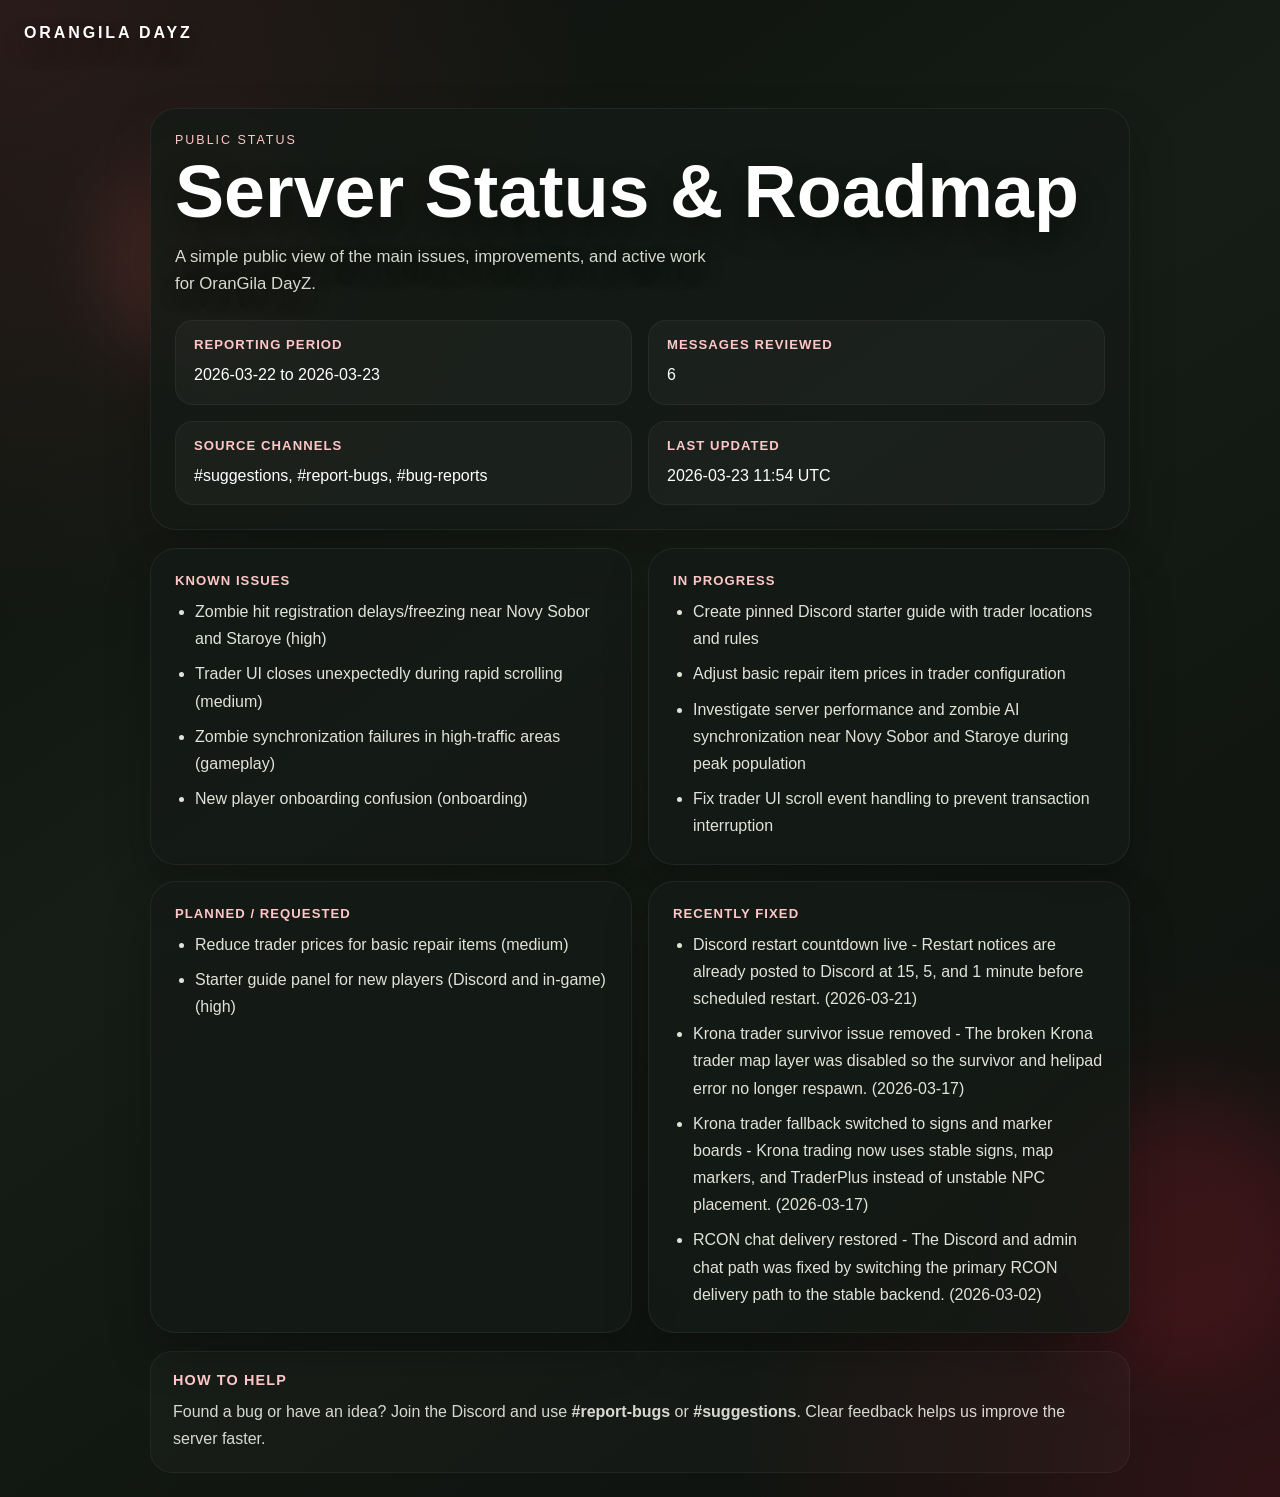
==== site/status/index.html @ cca3bde2 "Add public status page and update workflow" ====
<!doctype html>
<html lang="en">
  <head>
    <meta charset="utf-8">
    <meta name="viewport" content="width=device-width, initial-scale=1">
    <title>OranGila DayZ | Server Status & Roadmap</title>
    <meta
      name="description"
      content="Known issues, work in progress, and requested improvements for the OranGila DayZ server."
    >
    <link rel="canonical" href="https://orangila.com/status/">
    <meta name="robots" content="index,follow">
    <link rel="stylesheet" href="../styles.css">
  </head>
  <body>
    <div class="page-shell page-shell-status">
      <a class="site-mark" href="/">ORANGILA DAYZ</a>
      <div class="glow glow-a"></div>
      <div class="glow glow-b"></div>
      <main class="hero-stage status-stage">
        <section class="status-hero-card">
          <p class="eyebrow">Public Status</p>
          <h1>Server Status & Roadmap</h1>
          <p class="intro">
            A simple public view of the main issues, improvements, and active work for OranGila DayZ.
          </p>
          <div class="status-summary-grid">
            <section>
              <h2>Reporting Period</h2>
              <p>2026-03-22 to 2026-03-23</p>
            </section>
            <section>
              <h2>Messages Reviewed</h2>
              <p>6</p>
            </section>
            <section>
              <h2>Source Channels</h2>
              <p>#suggestions, #report-bugs, #bug-reports</p>
            </section>
            <section>
              <h2>Last Updated</h2>
              <p>2026-03-23 11:54 UTC</p>
            </section>
          </div>
        </section>

        <section class="status-columns">
          <article class="status-card">
            <h2>Known Issues</h2>
            <ul class="status-list">
  <li>Zombie hit registration delays/freezing near Novy Sobor and Staroye (high)</li>
  <li>Trader UI closes unexpectedly during rapid scrolling (medium)</li>
  <li>Zombie synchronization failures in high-traffic areas (gameplay)</li>
  <li>New player onboarding confusion (onboarding)</li>
</ul>
          </article>

          <article class="status-card">
            <h2>In Progress</h2>
            <ul class="status-list">
  <li>Create pinned Discord starter guide with trader locations and rules</li>
  <li>Adjust basic repair item prices in trader configuration</li>
  <li>Investigate server performance and zombie AI synchronization near Novy Sobor and Staroye during peak population</li>
  <li>Fix trader UI scroll event handling to prevent transaction interruption</li>
</ul>
          </article>

          <article class="status-card">
            <h2>Planned / Requested</h2>
            <ul class="status-list">
  <li>Reduce trader prices for basic repair items (medium)</li>
  <li>Starter guide panel for new players (Discord and in-game) (high)</li>
</ul>
          </article>

          <article class="status-card">
            <h2>Recently Fixed</h2>
            <ul class="status-list">
  <li>Discord restart countdown live - Restart notices are already posted to Discord at 15, 5, and 1 minute before scheduled restart. (2026-03-21)</li>
  <li>Krona trader survivor issue removed - The broken Krona trader map layer was disabled so the survivor and helipad error no longer respawn. (2026-03-17)</li>
  <li>Krona trader fallback switched to signs and marker boards - Krona trading now uses stable signs, map markers, and TraderPlus instead of unstable NPC placement. (2026-03-17)</li>
  <li>RCON chat delivery restored - The Discord and admin chat path was fixed by switching the primary RCON delivery path to the stable backend. (2026-03-02)</li>
</ul>
          </article>
        </section>

        <section class="seo-copy status-footnote">
          <h2>How To Help</h2>
          <p>
            Found a bug or have an idea? Join the Discord and use <strong>#report-bugs</strong> or
            <strong>#suggestions</strong>. Clear feedback helps us improve the server faster.
          </p>
        </section>
      </main>
    </div>
  </body>
</html>
---- site/styles.css ----
:root {
  --bg: #0f120f;
  --panel: rgba(20, 26, 21, 0.86);
  --panel-border: rgba(255, 94, 94, 0.24);
  --text: #ffffff;
  --muted: #f0d9d9;
  --accent: #ff6b6b;
  --accent-strong: #d61f3a;
  --shadow: rgba(0, 0, 0, 0.34);
}

* {
  box-sizing: border-box;
}

body {
  margin: 0;
  min-height: 100vh;
  font-family: "Space Grotesk", sans-serif;
  color: var(--text);
  background:
    radial-gradient(circle at top left, rgba(255, 107, 107, 0.12), transparent 32%),
    radial-gradient(circle at bottom right, rgba(214, 31, 58, 0.18), transparent 28%),
    linear-gradient(145deg, #0c100d, #161c16 42%, #0c100d);
}

.page-shell {
  position: relative;
  min-height: 100vh;
  display: grid;
  place-items: center;
  padding: 84px 24px 24px;
  overflow: hidden;
}

.site-mark {
  position: absolute;
  top: 24px;
  left: 24px;
  z-index: 2;
  color: #ffffff;
  text-decoration: none;
  font-family: "Syne", sans-serif;
  font-size: 1rem;
  font-weight: 800;
  letter-spacing: 0.18em;
  text-transform: uppercase;
  text-shadow: 0 12px 24px rgba(0, 0, 0, 0.42);
}

.glow {
  position: absolute;
  border-radius: 999px;
  filter: blur(36px);
  opacity: 0.75;
  pointer-events: none;
}

.glow-a {
  width: 220px;
  height: 220px;
  background: rgba(255, 107, 107, 0.2);
  top: 10%;
  left: 8%;
}

.glow-b {
  width: 280px;
  height: 280px;
  background: rgba(214, 31, 58, 0.18);
  right: -40px;
  bottom: 8%;
}

.hero-stage {
  position: relative;
  z-index: 1;
  width: min(980px, 100%);
}

h1 {
  margin: 0;
  font-family: "Syne", sans-serif;
  font-size: clamp(2.4rem, 6vw, 4.6rem);
  line-height: 0.94;
  text-shadow: 0 14px 30px rgba(0, 0, 0, 0.48);
}

.intro {
  margin: 18px 0 0;
  max-width: 34rem;
  font-size: 1.05rem;
  line-height: 1.6;
  color: rgba(243, 244, 234, 0.88);
  text-shadow: 0 10px 24px rgba(0, 0, 0, 0.44);
}

.cta-row {
  margin-top: 28px;
  display: flex;
  flex-wrap: wrap;
  gap: 12px;
  justify-content: center;
}

.primary-button {
  display: inline-flex;
  align-items: center;
  justify-content: center;
  min-height: 58px;
  padding: 0 28px;
  border-radius: 999px;
  background: linear-gradient(135deg, var(--accent), var(--accent-strong));
  color: #ffffff;
  text-decoration: none;
  font-weight: 700;
  box-shadow: 0 18px 34px rgba(214, 31, 58, 0.34);
  transition: transform 180ms ease, box-shadow 180ms ease, filter 180ms ease;
}

.primary-button:hover {
  transform: translateY(-1px);
  box-shadow: 0 22px 38px rgba(214, 31, 58, 0.42);
  filter: brightness(1.04);
}

.secondary-button {
  display: inline-flex;
  align-items: center;
  justify-content: center;
  min-height: 58px;
  padding: 0 28px;
  border-radius: 999px;
  border: 1px solid rgba(255, 255, 255, 0.18);
  background: rgba(15, 18, 15, 0.46);
  color: #ffffff;
  text-decoration: none;
  font-weight: 700;
  box-shadow: 0 18px 34px rgba(0, 0, 0, 0.18);
  transition: transform 180ms ease, border-color 180ms ease, background 180ms ease;
}

.secondary-button:hover {
  transform: translateY(-1px);
  border-color: rgba(255, 199, 199, 0.42);
  background: rgba(25, 30, 25, 0.62);
}

.hero-image-wrap {
  position: relative;
  border-radius: 32px;
  overflow: hidden;
  border: 1px solid var(--panel-border);
  background: #0b0e0b;
  box-shadow: 0 28px 60px var(--shadow);
}

.hero-image {
  display: block;
  width: 100%;
  min-height: 560px;
  object-fit: cover;
}

.hero-overlay {
  position: absolute;
  inset: 0;
  display: flex;
  flex-direction: column;
  align-items: center;
  justify-content: center;
  padding: 32px;
  text-align: center;
  background:
    linear-gradient(180deg, rgba(10, 12, 10, 0.24), rgba(10, 12, 10, 0.3)),
    radial-gradient(circle at center, rgba(15, 18, 15, 0.14), rgba(15, 18, 15, 0.52));
}

.info-grid {
  display: grid;
  grid-template-columns: repeat(2, minmax(0, 1fr));
  gap: 16px;
  margin-top: 22px;
}

.info-grid section {
  padding: 16px 18px;
  border-radius: 18px;
  background: rgba(255, 255, 255, 0.03);
  border: 1px solid rgba(255, 255, 255, 0.06);
}

.info-grid h2 {
  margin: 0 0 8px;
  font-size: 0.78rem;
  letter-spacing: 0.08em;
  text-transform: uppercase;
  color: #ffc7c7;
}

.info-grid p {
  margin: 0;
  color: var(--text);
  font-size: 1rem;
}

.status-panel {
  margin-top: 18px;
  padding: 20px 22px;
  border-radius: 22px;
  background: rgba(255, 255, 255, 0.04);
  border: 1px solid rgba(255, 255, 255, 0.07);
  box-shadow: 0 18px 42px rgba(0, 0, 0, 0.18);
}

.status-head {
  display: flex;
  align-items: center;
  justify-content: space-between;
  gap: 16px;
}

.status-head h2 {
  margin: 0;
  font-size: 0.9rem;
  letter-spacing: 0.08em;
  text-transform: uppercase;
  color: #ffc7c7;
}

.status-badge {
  display: inline-flex;
  align-items: center;
  gap: 10px;
  min-height: 42px;
  padding: 0 16px;
  border-radius: 999px;
  font-weight: 700;
  color: #ffffff;
}

.status-dot {
  width: 10px;
  height: 10px;
  border-radius: 50%;
  background: currentColor;
  box-shadow: 0 0 16px currentColor;
}

.status-online {
  background: rgba(68, 193, 118, 0.18);
  color: #64ef99;
  border: 1px solid rgba(100, 239, 153, 0.28);
}

.status-restart-soon,
.status-maintenance {
  background: rgba(255, 174, 66, 0.16);
  color: #ffbe55;
  border: 1px solid rgba(255, 190, 85, 0.28);
}

.status-offline {
  background: rgba(255, 83, 83, 0.16);
  color: #ff7a7a;
  border: 1px solid rgba(255, 122, 122, 0.28);
}

.status-text {
  margin: 14px 0 0;
  color: rgba(243, 244, 234, 0.88);
  line-height: 1.6;
}

.seo-copy {
  margin-top: 18px;
  padding: 20px 22px;
  border-radius: 22px;
  background: rgba(255, 255, 255, 0.025);
  border: 1px solid rgba(255, 255, 255, 0.05);
}

.seo-copy h2 {
  margin: 0 0 10px;
  font-size: 0.9rem;
  letter-spacing: 0.08em;
  text-transform: uppercase;
  color: #ffc7c7;
}

.seo-copy p {
  margin: 0;
  color: rgba(243, 244, 234, 0.88);
  line-height: 1.7;
}

.steps {
  margin: 28px 0 0;
  padding-left: 20px;
  color: var(--muted);
  line-height: 1.7;
}

.steps li + li {
  margin-top: 8px;
}

.page-shell-status {
  align-items: start;
}

.status-stage {
  padding-top: 24px;
}

.status-hero-card,
.status-card {
  padding: 24px;
  border-radius: 26px;
  background: var(--panel);
  border: 1px solid rgba(255, 255, 255, 0.06);
  box-shadow: 0 22px 46px rgba(0, 0, 0, 0.22);
}

.eyebrow {
  margin: 0 0 10px;
  font-size: 0.78rem;
  letter-spacing: 0.16em;
  text-transform: uppercase;
  color: #ffc7c7;
}

.status-summary-grid,
.status-columns {
  display: grid;
  gap: 16px;
}

.status-summary-grid {
  grid-template-columns: repeat(2, minmax(0, 1fr));
  margin-top: 22px;
}

.status-summary-grid section {
  padding: 16px 18px;
  border-radius: 18px;
  background: rgba(255, 255, 255, 0.03);
  border: 1px solid rgba(255, 255, 255, 0.05);
}

.status-summary-grid h2,
.status-card h2 {
  margin: 0 0 10px;
  font-size: 0.82rem;
  letter-spacing: 0.08em;
  text-transform: uppercase;
  color: #ffc7c7;
}

.status-summary-grid p {
  margin: 0;
  line-height: 1.6;
  color: var(--text);
}

.status-columns {
  grid-template-columns: repeat(2, minmax(0, 1fr));
  margin-top: 18px;
}

.status-list {
  margin: 0;
  padding-left: 20px;
  color: rgba(243, 244, 234, 0.92);
  line-height: 1.7;
}

.status-list li + li {
  margin-top: 8px;
}

.status-empty {
  margin: 0;
  color: rgba(243, 244, 234, 0.72);
  line-height: 1.7;
}

.status-footnote {
  margin-top: 18px;
}

@media (max-width: 640px) {
  .info-grid {
    grid-template-columns: 1fr;
  }

  .status-summary-grid,
  .status-columns {
    grid-template-columns: 1fr;
  }

  .status-head {
    flex-direction: column;
    align-items: flex-start;
  }

  .hero-image {
    min-height: 460px;
  }

  .hero-overlay {
    padding: 24px 18px;
  }

  .primary-button {
    width: 100%;
  }

  .secondary-button {
    width: 100%;
  }

  .site-mark {
    top: 18px;
    left: 18px;
    font-size: 0.88rem;
    letter-spacing: 0.14em;
  }
}
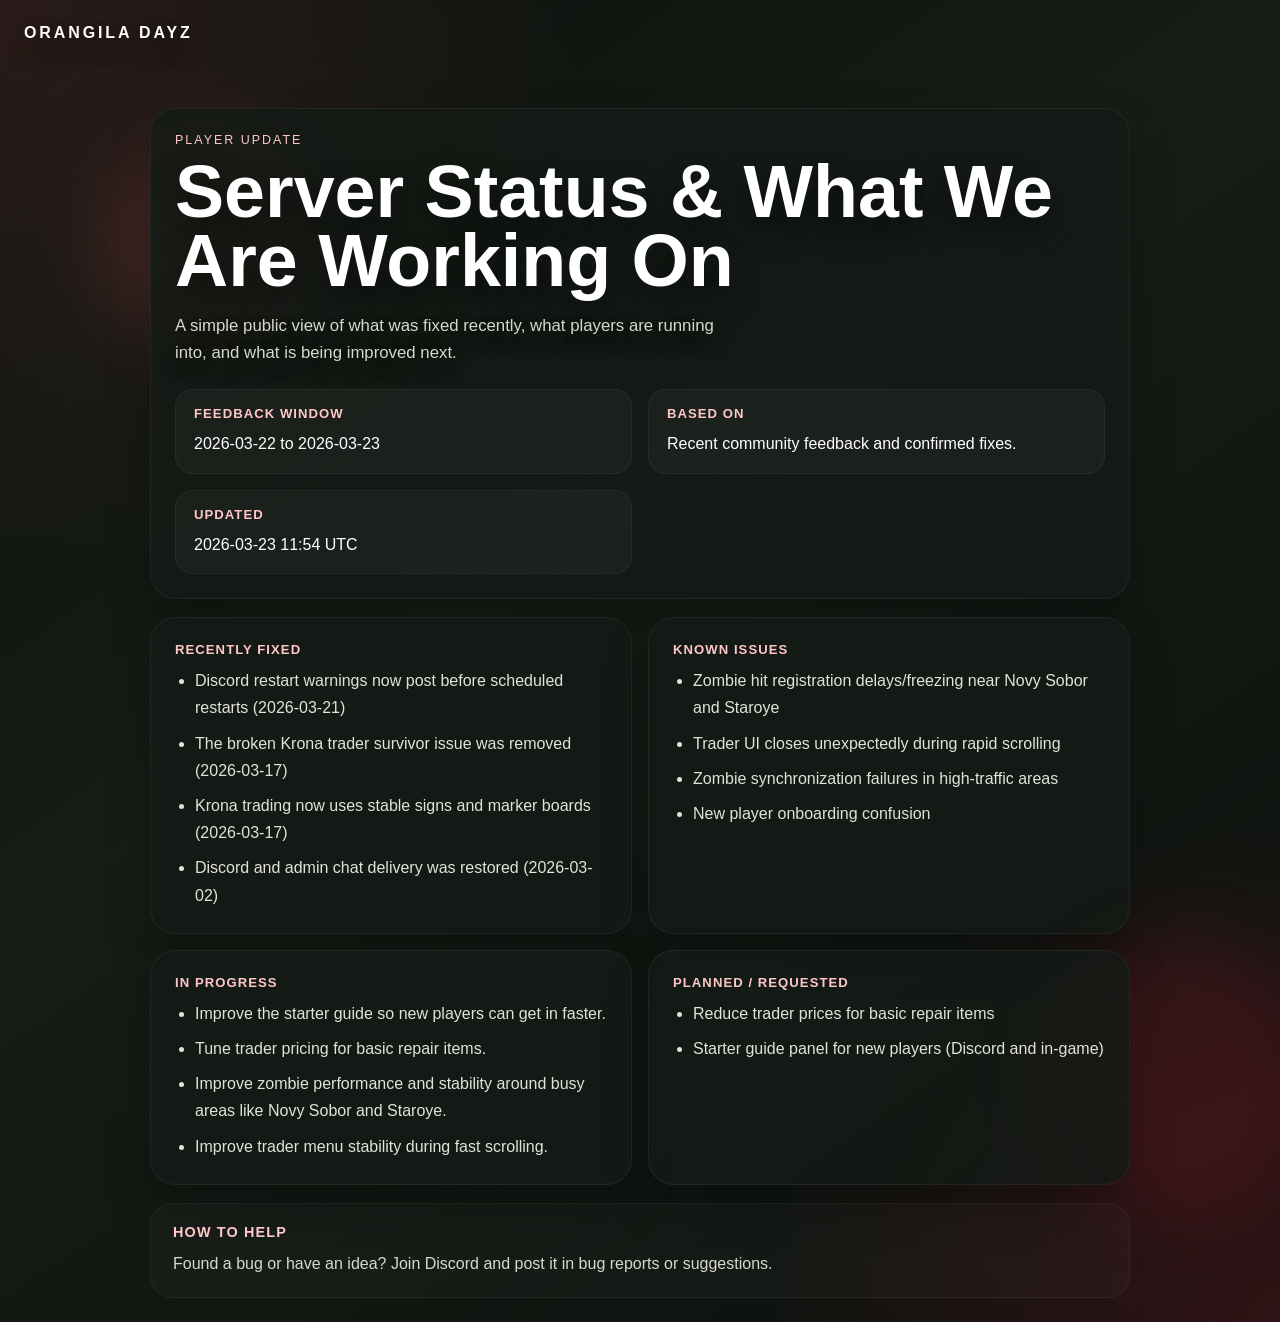
==== commit 4417676a: "Harden public repo docs and status automation" ====
--- a/site/status/index.html
+++ b/site/status/index.html
@@ -19,26 +19,22 @@
       <div class="glow glow-b"></div>
       <main class="hero-stage status-stage">
         <section class="status-hero-card">
-          <p class="eyebrow">Public Status</p>
-          <h1>Server Status & Roadmap</h1>
+          <p class="eyebrow">Player Update</p>
+          <h1>Server Status & What We Are Working On</h1>
           <p class="intro">
-            A simple public view of the main issues, improvements, and active work for OranGila DayZ.
+            A simple public view of what was fixed recently, what players are running into, and what is being improved next.
           </p>
           <div class="status-summary-grid">
             <section>
-              <h2>Reporting Period</h2>
+              <h2>Feedback Window</h2>
               <p>2026-03-22 to 2026-03-23</p>
             </section>
             <section>
-              <h2>Messages Reviewed</h2>
-              <p>6</p>
+              <h2>Based On</h2>
+              <p>Recent community feedback and confirmed fixes.</p>
             </section>
             <section>
-              <h2>Source Channels</h2>
-              <p>#suggestions, #report-bugs, #bug-reports</p>
-            </section>
-            <section>
-              <h2>Last Updated</h2>
+              <h2>Updated</h2>
               <p>2026-03-23 11:54 UTC</p>
             </section>
           </div>
@@ -46,40 +42,40 @@
 
         <section class="status-columns">
           <article class="status-card">
+            <h2>Recently Fixed</h2>
+            <ul class="status-list">
+  <li>Discord restart warnings now post before scheduled restarts (2026-03-21)</li>
+  <li>The broken Krona trader survivor issue was removed (2026-03-17)</li>
+  <li>Krona trading now uses stable signs and marker boards (2026-03-17)</li>
+  <li>Discord and admin chat delivery was restored (2026-03-02)</li>
+</ul>
+          </article>
+
+          <article class="status-card">
             <h2>Known Issues</h2>
             <ul class="status-list">
-  <li>Zombie hit registration delays/freezing near Novy Sobor and Staroye (high)</li>
-  <li>Trader UI closes unexpectedly during rapid scrolling (medium)</li>
-  <li>Zombie synchronization failures in high-traffic areas (gameplay)</li>
-  <li>New player onboarding confusion (onboarding)</li>
+  <li>Zombie hit registration delays/freezing near Novy Sobor and Staroye</li>
+  <li>Trader UI closes unexpectedly during rapid scrolling</li>
+  <li>Zombie synchronization failures in high-traffic areas</li>
+  <li>New player onboarding confusion</li>
 </ul>
           </article>
 
           <article class="status-card">
             <h2>In Progress</h2>
             <ul class="status-list">
-  <li>Create pinned Discord starter guide with trader locations and rules</li>
-  <li>Adjust basic repair item prices in trader configuration</li>
-  <li>Investigate server performance and zombie AI synchronization near Novy Sobor and Staroye during peak population</li>
-  <li>Fix trader UI scroll event handling to prevent transaction interruption</li>
+  <li>Improve the starter guide so new players can get in faster.</li>
+  <li>Tune trader pricing for basic repair items.</li>
+  <li>Improve zombie performance and stability around busy areas like Novy Sobor and Staroye.</li>
+  <li>Improve trader menu stability during fast scrolling.</li>
 </ul>
           </article>
 
           <article class="status-card">
             <h2>Planned / Requested</h2>
             <ul class="status-list">
-  <li>Reduce trader prices for basic repair items (medium)</li>
-  <li>Starter guide panel for new players (Discord and in-game) (high)</li>
-</ul>
-          </article>
-
-          <article class="status-card">
-            <h2>Recently Fixed</h2>
-            <ul class="status-list">
-  <li>Discord restart countdown live - Restart notices are already posted to Discord at 15, 5, and 1 minute before scheduled restart. (2026-03-21)</li>
-  <li>Krona trader survivor issue removed - The broken Krona trader map layer was disabled so the survivor and helipad error no longer respawn. (2026-03-17)</li>
-  <li>Krona trader fallback switched to signs and marker boards - Krona trading now uses stable signs, map markers, and TraderPlus instead of unstable NPC placement. (2026-03-17)</li>
-  <li>RCON chat delivery restored - The Discord and admin chat path was fixed by switching the primary RCON delivery path to the stable backend. (2026-03-02)</li>
+  <li>Reduce trader prices for basic repair items</li>
+  <li>Starter guide panel for new players (Discord and in-game)</li>
 </ul>
           </article>
         </section>
@@ -87,8 +83,7 @@
         <section class="seo-copy status-footnote">
           <h2>How To Help</h2>
           <p>
-            Found a bug or have an idea? Join the Discord and use <strong>#report-bugs</strong> or
-            <strong>#suggestions</strong>. Clear feedback helps us improve the server faster.
+            Found a bug or have an idea? Join Discord and post it in bug reports or suggestions.
           </p>
         </section>
       </main>
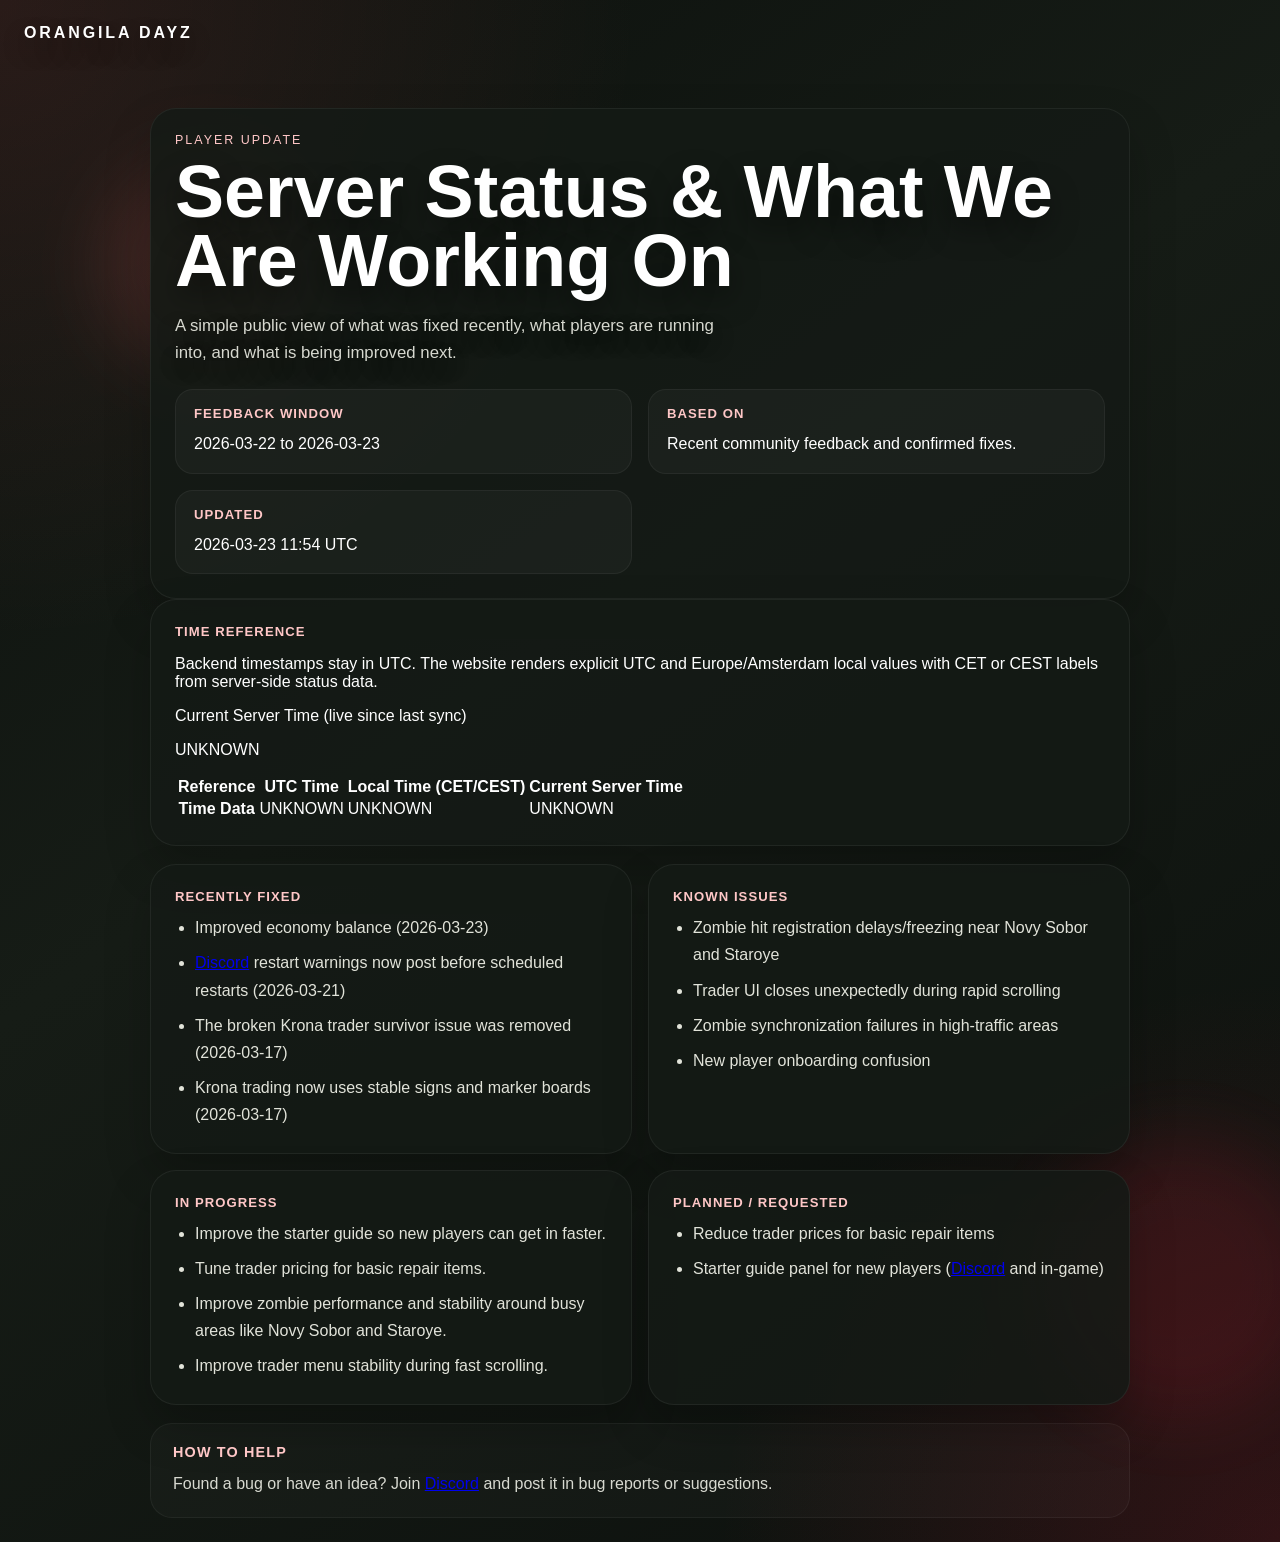
==== commit 32fc0ca4: "feat: live server clock synced from server-side time (frontend incremental update)" ====
--- a/site/status/index.html
+++ b/site/status/index.html
@@ -35,19 +35,54 @@
             </section>
             <section>
               <h2>Updated</h2>
-              <p>2026-03-23 11:54 UTC</p>
+              <p id="status-updated-summary">2026-03-23 11:54 UTC</p>
             </section>
           </div>
         </section>
 
+        <section class="status-card status-time-card">
+          <div class="status-time-head">
+            <div>
+              <h2>Time Reference</h2>
+              <p class="status-time-note">
+                Backend timestamps stay in UTC. The website renders explicit UTC and Europe/Amsterdam local values with CET or CEST labels from server-side status data.
+              </p>
+            </div>
+            <div class="status-time-live">
+              <p class="status-time-live-label">Current Server Time (live since last sync)</p>
+              <p class="status-time-live-value" id="current-server-time-live">Loading...</p>
+            </div>
+          </div>
+          <div class="status-time-table-wrap">
+            <table class="status-time-table">
+              <thead>
+                <tr>
+                  <th scope="col">Reference</th>
+                  <th scope="col">UTC Time</th>
+                  <th scope="col">Local Time (CET/CEST)</th>
+                  <th scope="col">Current Server Time</th>
+                </tr>
+              </thead>
+              <tbody id="status-time-table-body">
+                <tr>
+                  <td>Status Page Updated</td>
+                  <td>Loading...</td>
+                  <td>Loading...</td>
+                  <td>Loading...</td>
+                </tr>
+              </tbody>
+            </table>
+          </div>
+        </section>
+
         <section class="status-columns">
           <article class="status-card">
             <h2>Recently Fixed</h2>
             <ul class="status-list">
-  <li>Discord restart warnings now post before scheduled restarts (2026-03-21)</li>
+  <li>Improved economy balance (2026-03-23)</li>
+  <li><a href="https://discord.gg/SZdwUpmTXp" target="_blank" rel="noopener">Discord</a> restart warnings now post before scheduled restarts (2026-03-21)</li>
   <li>The broken Krona trader survivor issue was removed (2026-03-17)</li>
   <li>Krona trading now uses stable signs and marker boards (2026-03-17)</li>
-  <li>Discord and admin chat delivery was restored (2026-03-02)</li>
 </ul>
           </article>
 
@@ -75,7 +110,7 @@
             <h2>Planned / Requested</h2>
             <ul class="status-list">
   <li>Reduce trader prices for basic repair items</li>
-  <li>Starter guide panel for new players (Discord and in-game)</li>
+  <li>Starter guide panel for new players (<a href="https://discord.gg/SZdwUpmTXp" target="_blank" rel="noopener">Discord</a> and in-game)</li>
 </ul>
           </article>
         </section>
@@ -83,10 +118,157 @@
         <section class="seo-copy status-footnote">
           <h2>How To Help</h2>
           <p>
-            Found a bug or have an idea? Join Discord and post it in bug reports or suggestions.
+            Found a bug or have an idea? Join <a href="https://discord.gg/SZdwUpmTXp" target="_blank" rel="noopener">Discord</a> and post it in bug reports or suggestions.
           </p>
         </section>
       </main>
     </div>
+    <script>
+      function parseServerLocalTime(value) {
+        if (!value) {
+          return null;
+        }
+
+        const match = String(value).trim().match(/^(\d{4})-(\d{2})-(\d{2}) (\d{2}):(\d{2}) (CET|CEST)$/);
+        if (!match) {
+          return null;
+        }
+
+        const [, year, month, day, hour, minute, zone] = match;
+        const offsetHours = zone === "CEST" ? 2 : 1;
+        const utcMillis = Date.UTC(
+          Number(year),
+          Number(month) - 1,
+          Number(day),
+          Number(hour) - offsetHours,
+          Number(minute),
+          0,
+        );
+        return new Date(utcMillis);
+      }
+
+      function formatLiveServerTime(date) {
+        const zonePart = new Intl.DateTimeFormat("en-GB", {
+          timeZone: "Europe/Amsterdam",
+          timeZoneName: "shortOffset",
+        })
+          .formatToParts(date)
+          .find((part) => part.type === "timeZoneName");
+
+        const rawZone = zonePart ? zonePart.value : "";
+        const zone = rawZone === "GMT+2" ? "CEST" : rawZone === "GMT+1" ? "CET" : "UNKNOWN";
+        const parts = new Intl.DateTimeFormat("en-GB", {
+          timeZone: "Europe/Amsterdam",
+          year: "numeric",
+          month: "2-digit",
+          day: "2-digit",
+          hour: "2-digit",
+          minute: "2-digit",
+          second: "2-digit",
+          hour12: false,
+        }).formatToParts(date);
+        const map = Object.fromEntries(parts.filter((part) => part.type !== "literal").map((part) => [part.type, part.value]));
+        return `${map.year}-${map.month}-${map.day} ${map.hour}:${map.minute}:${map.second} ${zone}`;
+      }
+
+      function startLiveServerClock(initialValue) {
+        const live = document.getElementById("current-server-time-live");
+        if (!live) {
+          return;
+        }
+
+        const startDate = parseServerLocalTime(initialValue);
+        if (!startDate) {
+          live.textContent = initialValue || "UNKNOWN";
+          return;
+        }
+
+        const clientStart = Date.now();
+
+        function tick() {
+          const elapsedMs = Date.now() - clientStart;
+          const currentDate = new Date(startDate.getTime() + elapsedMs);
+          const text = formatLiveServerTime(currentDate);
+          live.textContent = text;
+          document.querySelectorAll(".current-server-time-cell").forEach((cell) => {
+            cell.textContent = text;
+          });
+        }
+
+        tick();
+        window.setInterval(tick, 1000);
+      }
+
+      function renderTimeRows(rows) {
+        const body = document.getElementById("status-time-table-body");
+        if (!body) {
+          return;
+        }
+
+        body.innerHTML = rows
+          .map((row) => {
+            return `
+              <tr>
+                <th scope="row">${row.label}</th>
+                <td>${row.utc || "UNKNOWN"}</td>
+                <td>${row.local || "UNKNOWN"}</td>
+                <td class="current-server-time-cell">${row.current || "UNKNOWN"}</td>
+              </tr>
+            `;
+          })
+          .join("");
+      }
+
+      async function loadStatusTimeData() {
+        try {
+          const [statusDataResponse, statusResponse] = await Promise.all([
+            fetch("../status-data.json", { cache: "no-store" }),
+            fetch("../status.json", { cache: "no-store" }),
+          ]);
+
+          const statusData = await statusDataResponse.json();
+          const status = await statusResponse.json();
+          const currentServerTime = status.server_time_local || "UNKNOWN";
+          const rows = [
+            {
+              label: "Status Page Updated",
+              utc: statusData.generated_at || "UNKNOWN",
+              local: statusData.generated_at_local || "UNKNOWN",
+              current: currentServerTime,
+            },
+            {
+              label: "Server Checked At",
+              utc: status.checked_at_utc || "UNKNOWN",
+              local: status.server_time_local || "UNKNOWN",
+              current: currentServerTime,
+            },
+          ];
+
+          renderTimeRows(rows);
+
+          const summary = document.getElementById("status-updated-summary");
+          if (summary) {
+            summary.textContent = `${rows[0].utc} | ${rows[0].local}`;
+          }
+
+          startLiveServerClock(currentServerTime);
+        } catch (error) {
+          const body = document.getElementById("status-time-table-body");
+          if (body) {
+            body.innerHTML = `
+              <tr>
+                <th scope="row">Time Data</th>
+                <td>UNKNOWN</td>
+                <td>UNKNOWN</td>
+                <td class="current-server-time-cell">UNKNOWN</td>
+              </tr>
+            `;
+          }
+          startLiveServerClock("UNKNOWN");
+        }
+      }
+
+      loadStatusTimeData();
+    </script>
   </body>
 </html>
--- a/site/styles.css
+++ b/site/styles.css
@@ -11,6 +11,12 @@
 
 * {
   box-sizing: border-box;
+}
+
+html,
+body {
+  min-height: 100%;
+  background-color: var(--bg);
 }
 
 body {
@@ -204,6 +210,63 @@
   font-size: 1rem;
 }
 
+.copy-block {
+  display: flex;
+  flex-direction: column;
+  align-items: flex-start;
+  gap: 8px;
+}
+
+.copy-value {
+  padding: 0;
+  border: 0;
+  background: transparent;
+  color: var(--text);
+  font: inherit;
+  font-size: 1rem;
+  text-align: left;
+  cursor: pointer;
+}
+
+.copy-value:hover {
+  color: #ffd3d3;
+}
+
+.copy-hint {
+  font-size: 0.78rem;
+  letter-spacing: 0.04em;
+  text-transform: uppercase;
+  color: #ffc7c7;
+}
+
+.why-grid {
+  display: grid;
+  grid-template-columns: repeat(2, minmax(0, 1fr));
+  gap: 16px;
+  margin-top: 18px;
+}
+
+.why-card {
+  padding: 18px 20px;
+  border-radius: 18px;
+  background: rgba(255, 255, 255, 0.03);
+  border: 1px solid rgba(255, 255, 255, 0.06);
+}
+
+.why-card h2 {
+  margin: 0 0 8px;
+  font-size: 0.78rem;
+  letter-spacing: 0.08em;
+  text-transform: uppercase;
+  color: #ffc7c7;
+}
+
+.why-card p {
+  margin: 0;
+  color: rgba(243, 244, 234, 0.88);
+  line-height: 1.6;
+}
+
 .status-panel {
   margin-top: 18px;
   padding: 20px 22px;
@@ -272,6 +335,12 @@
   line-height: 1.6;
 }
 
+.status-note {
+  margin: 10px 0 0;
+  color: #ffc7c7;
+  font-size: 0.88rem;
+}
+
 .seo-copy {
   margin-top: 18px;
   padding: 20px 22px;
@@ -394,6 +463,10 @@
     grid-template-columns: 1fr;
   }
 
+  .why-grid {
+    grid-template-columns: 1fr;
+  }
+
   .status-summary-grid,
   .status-columns {
     grid-template-columns: 1fr;
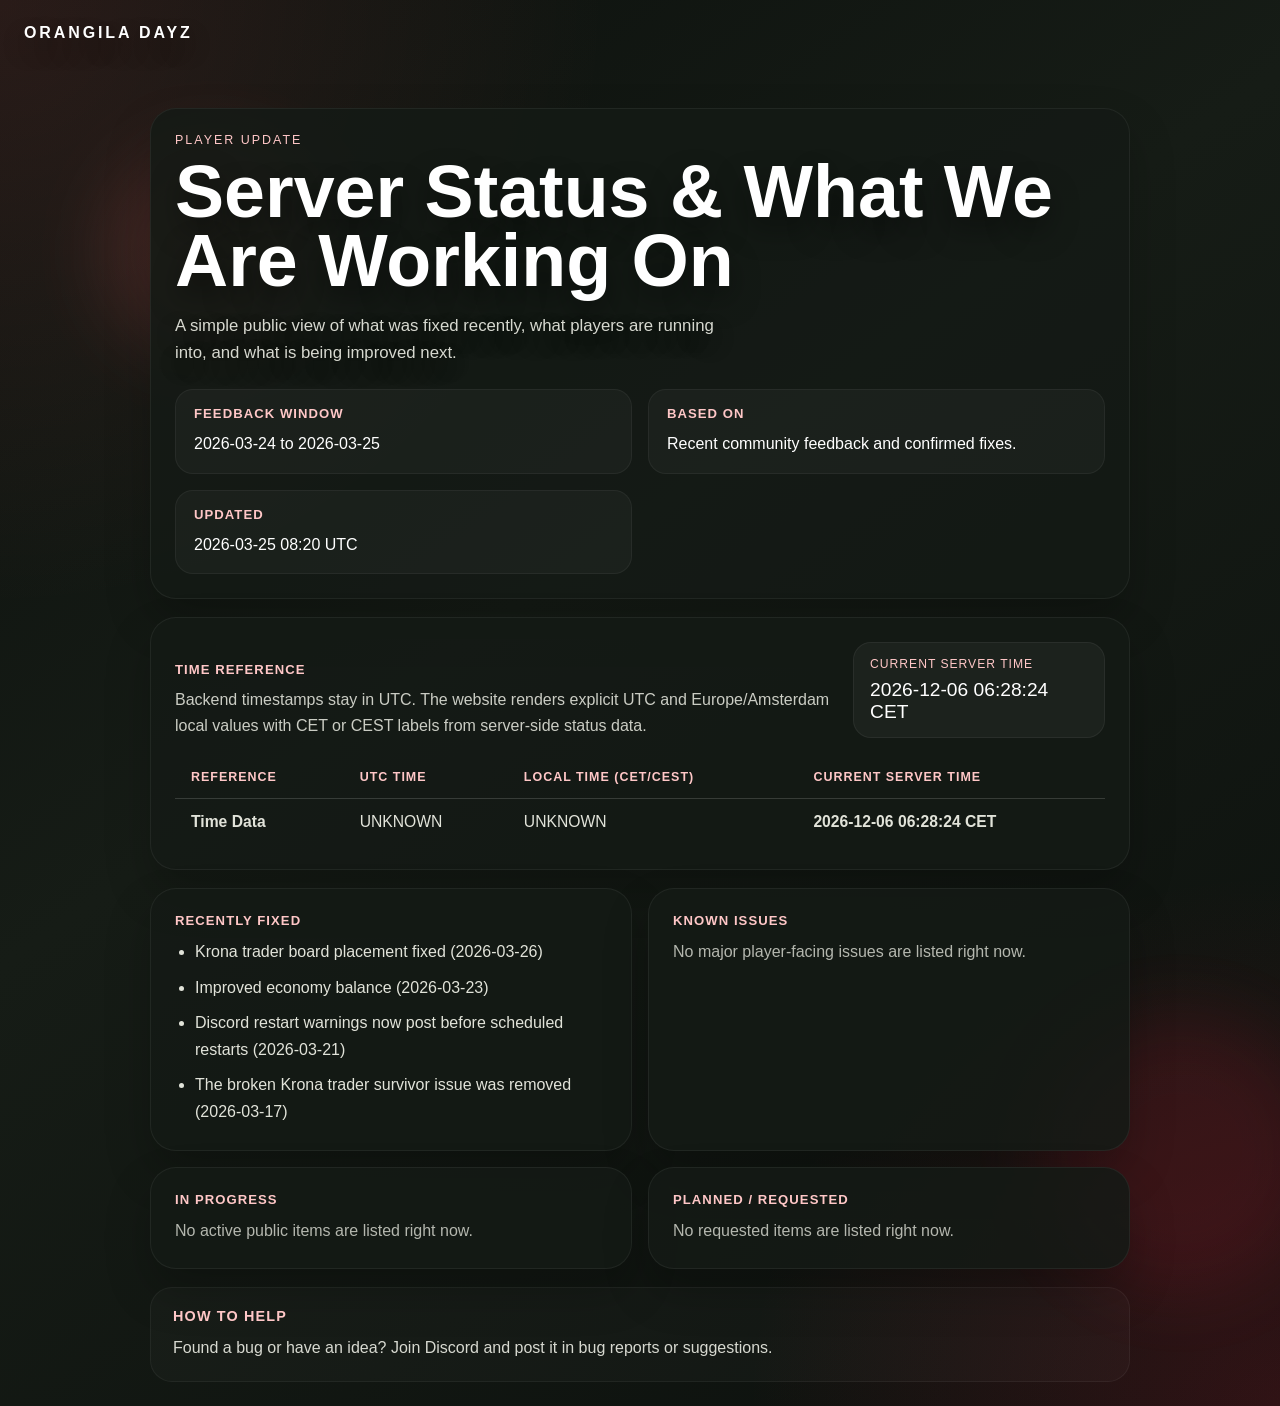
==== commit 67a14a83: "Fix status page issue filtering and time display" ====
--- a/site/status/index.html
+++ b/site/status/index.html
@@ -27,7 +27,7 @@
           <div class="status-summary-grid">
             <section>
               <h2>Feedback Window</h2>
-              <p>2026-03-22 to 2026-03-23</p>
+              <p>2026-03-24 to 2026-03-25</p>
             </section>
             <section>
               <h2>Based On</h2>
@@ -35,7 +35,7 @@
             </section>
             <section>
               <h2>Updated</h2>
-              <p id="status-updated-summary">2026-03-23 11:54 UTC</p>
+              <p id="status-updated-summary">2026-03-25 08:20 UTC</p>
             </section>
           </div>
         </section>
@@ -49,7 +49,7 @@
               </p>
             </div>
             <div class="status-time-live">
-              <p class="status-time-live-label">Current Server Time (live since last sync)</p>
+              <p class="status-time-live-label">Current Server Time</p>
               <p class="status-time-live-value" id="current-server-time-live">Loading...</p>
             </div>
           </div>
@@ -79,75 +79,39 @@
           <article class="status-card">
             <h2>Recently Fixed</h2>
             <ul class="status-list">
+  <li>Krona trader board placement fixed (2026-03-26)</li>
   <li>Improved economy balance (2026-03-23)</li>
-  <li><a href="https://discord.gg/SZdwUpmTXp" target="_blank" rel="noopener">Discord</a> restart warnings now post before scheduled restarts (2026-03-21)</li>
+  <li>Discord restart warnings now post before scheduled restarts (2026-03-21)</li>
   <li>The broken Krona trader survivor issue was removed (2026-03-17)</li>
-  <li>Krona trading now uses stable signs and marker boards (2026-03-17)</li>
 </ul>
           </article>
 
           <article class="status-card">
             <h2>Known Issues</h2>
-            <ul class="status-list">
-  <li>Zombie hit registration delays/freezing near Novy Sobor and Staroye</li>
-  <li>Trader UI closes unexpectedly during rapid scrolling</li>
-  <li>Zombie synchronization failures in high-traffic areas</li>
-  <li>New player onboarding confusion</li>
-</ul>
+            <p class="status-empty">No major player-facing issues are listed right now.</p>
           </article>
 
           <article class="status-card">
             <h2>In Progress</h2>
-            <ul class="status-list">
-  <li>Improve the starter guide so new players can get in faster.</li>
-  <li>Tune trader pricing for basic repair items.</li>
-  <li>Improve zombie performance and stability around busy areas like Novy Sobor and Staroye.</li>
-  <li>Improve trader menu stability during fast scrolling.</li>
-</ul>
+            <p class="status-empty">No active public items are listed right now.</p>
           </article>
 
           <article class="status-card">
             <h2>Planned / Requested</h2>
-            <ul class="status-list">
-  <li>Reduce trader prices for basic repair items</li>
-  <li>Starter guide panel for new players (<a href="https://discord.gg/SZdwUpmTXp" target="_blank" rel="noopener">Discord</a> and in-game)</li>
-</ul>
+            <p class="status-empty">No requested items are listed right now.</p>
           </article>
         </section>
 
         <section class="seo-copy status-footnote">
           <h2>How To Help</h2>
           <p>
-            Found a bug or have an idea? Join <a href="https://discord.gg/SZdwUpmTXp" target="_blank" rel="noopener">Discord</a> and post it in bug reports or suggestions.
+            Found a bug or have an idea? Join Discord and post it in bug reports or suggestions.
           </p>
         </section>
       </main>
     </div>
     <script>
-      function parseServerLocalTime(value) {
-        if (!value) {
-          return null;
-        }
-
-        const match = String(value).trim().match(/^(\d{4})-(\d{2})-(\d{2}) (\d{2}):(\d{2}) (CET|CEST)$/);
-        if (!match) {
-          return null;
-        }
-
-        const [, year, month, day, hour, minute, zone] = match;
-        const offsetHours = zone === "CEST" ? 2 : 1;
-        const utcMillis = Date.UTC(
-          Number(year),
-          Number(month) - 1,
-          Number(day),
-          Number(hour) - offsetHours,
-          Number(minute),
-          0,
-        );
-        return new Date(utcMillis);
-      }
-
-      function formatLiveServerTime(date) {
+      function formatAmsterdamLabel(date) {
         const zonePart = new Intl.DateTimeFormat("en-GB", {
           timeZone: "Europe/Amsterdam",
           timeZoneName: "shortOffset",
@@ -171,24 +135,14 @@
         return `${map.year}-${map.month}-${map.day} ${map.hour}:${map.minute}:${map.second} ${zone}`;
       }
 
-      function startLiveServerClock(initialValue) {
+      function startLiveServerClock() {
         const live = document.getElementById("current-server-time-live");
         if (!live) {
           return;
         }
 
-        const startDate = parseServerLocalTime(initialValue);
-        if (!startDate) {
-          live.textContent = initialValue || "UNKNOWN";
-          return;
-        }
-
-        const clientStart = Date.now();
-
         function tick() {
-          const elapsedMs = Date.now() - clientStart;
-          const currentDate = new Date(startDate.getTime() + elapsedMs);
-          const text = formatLiveServerTime(currentDate);
+          const text = formatAmsterdamLabel(new Date());
           live.textContent = text;
           document.querySelectorAll(".current-server-time-cell").forEach((cell) => {
             cell.textContent = text;
@@ -251,7 +205,7 @@
             summary.textContent = `${rows[0].utc} | ${rows[0].local}`;
           }
 
-          startLiveServerClock(currentServerTime);
+          startLiveServerClock();
         } catch (error) {
           const body = document.getElementById("status-time-table-body");
           if (body) {
@@ -264,7 +218,7 @@
               </tr>
             `;
           }
-          startLiveServerClock("UNKNOWN");
+          startLiveServerClock();
         }
       }
 
--- a/site/styles.css
+++ b/site/styles.css
@@ -341,6 +341,41 @@
   font-size: 0.88rem;
 }
 
+.status-restart-times {
+  margin-top: 14px;
+  padding: 14px 16px;
+  border-radius: 18px;
+  background: rgba(255, 255, 255, 0.04);
+  border: 1px solid rgba(255, 255, 255, 0.06);
+}
+
+.status-restart-title {
+  margin: 0 0 10px;
+  font-size: 0.78rem;
+  letter-spacing: 0.08em;
+  text-transform: uppercase;
+  color: #ffc7c7;
+}
+
+.status-restart-line {
+  margin: 0;
+  display: flex;
+  gap: 12px;
+  align-items: baseline;
+  line-height: 1.6;
+  color: rgba(243, 244, 234, 0.92);
+}
+
+.status-restart-line + .status-restart-line {
+  margin-top: 4px;
+}
+
+.status-restart-label {
+  min-width: 126px;
+  color: #ffffff;
+  font-weight: 700;
+}
+
 .seo-copy {
   margin-top: 18px;
   padding: 20px 22px;
@@ -432,6 +467,92 @@
   color: var(--text);
 }
 
+.status-time-card {
+  margin-top: 18px;
+}
+
+.status-time-head {
+  display: flex;
+  align-items: flex-end;
+  justify-content: space-between;
+  gap: 18px;
+}
+
+.status-time-note {
+  margin: 0;
+  max-width: 42rem;
+  color: rgba(243, 244, 234, 0.82);
+  line-height: 1.6;
+}
+
+.status-time-live {
+  min-width: 250px;
+  padding: 14px 16px;
+  border-radius: 18px;
+  background: rgba(255, 255, 255, 0.04);
+  border: 1px solid rgba(255, 255, 255, 0.06);
+}
+
+.status-time-live-label {
+  margin: 0;
+  font-size: 0.76rem;
+  letter-spacing: 0.08em;
+  text-transform: uppercase;
+  color: #ffc7c7;
+}
+
+.status-time-live-value {
+  margin: 8px 0 0;
+  font-family: "Syne", sans-serif;
+  font-size: 1.2rem;
+  line-height: 1.15;
+  color: #ffffff;
+}
+
+.status-time-table-wrap {
+  margin-top: 18px;
+  overflow-x: auto;
+  max-width: 100%;
+}
+
+.status-time-table {
+  width: 100%;
+  border-collapse: collapse;
+  min-width: 720px;
+}
+
+.status-time-table th,
+.status-time-table td {
+  padding: 14px 16px;
+  border-bottom: 1px solid rgba(255, 255, 255, 0.08);
+  text-align: left;
+  vertical-align: top;
+}
+
+.status-time-table thead th {
+  font-size: 0.78rem;
+  letter-spacing: 0.08em;
+  text-transform: uppercase;
+  color: #ffc7c7;
+}
+
+.status-time-table tbody th,
+.status-time-table tbody td {
+  font-size: 0.98rem;
+  color: rgba(243, 244, 234, 0.92);
+  overflow-wrap: anywhere;
+}
+
+.status-time-table tbody tr:last-child th,
+.status-time-table tbody tr:last-child td {
+  border-bottom: 0;
+}
+
+.current-server-time-cell {
+  color: #ffffff;
+  font-weight: 700;
+}
+
 .status-columns {
   grid-template-columns: repeat(2, minmax(0, 1fr));
   margin-top: 18px;
@@ -458,6 +579,55 @@
   margin-top: 18px;
 }
 
+@media (max-width: 760px) {
+  .status-time-table {
+    min-width: 0;
+  }
+
+  .status-time-table thead {
+    display: none;
+  }
+
+  .status-time-table,
+  .status-time-table tbody,
+  .status-time-table tr,
+  .status-time-table th,
+  .status-time-table td {
+    display: block;
+    width: 100%;
+  }
+
+  .status-time-table tr {
+    padding: 14px 0;
+    border-bottom: 1px solid rgba(255, 255, 255, 0.08);
+  }
+
+  .status-time-table tbody tr:last-child {
+    border-bottom: 0;
+  }
+
+  .status-time-table tbody th,
+  .status-time-table tbody td {
+    padding: 6px 0;
+    border: 0;
+  }
+
+  .status-time-table tbody th {
+    margin-bottom: 6px;
+    color: #ffffff;
+  }
+
+  .status-time-table tbody td::before {
+    content: attr(data-label);
+    display: block;
+    margin-bottom: 2px;
+    font-size: 0.74rem;
+    letter-spacing: 0.08em;
+    text-transform: uppercase;
+    color: #ffc7c7;
+  }
+}
+
 @media (max-width: 640px) {
   .info-grid {
     grid-template-columns: 1fr;
@@ -470,6 +640,16 @@
   .status-summary-grid,
   .status-columns {
     grid-template-columns: 1fr;
+  }
+
+  .status-time-head {
+    flex-direction: column;
+    align-items: flex-start;
+  }
+
+  .status-time-live {
+    width: 100%;
+    min-width: 0;
   }
 
   .status-head {
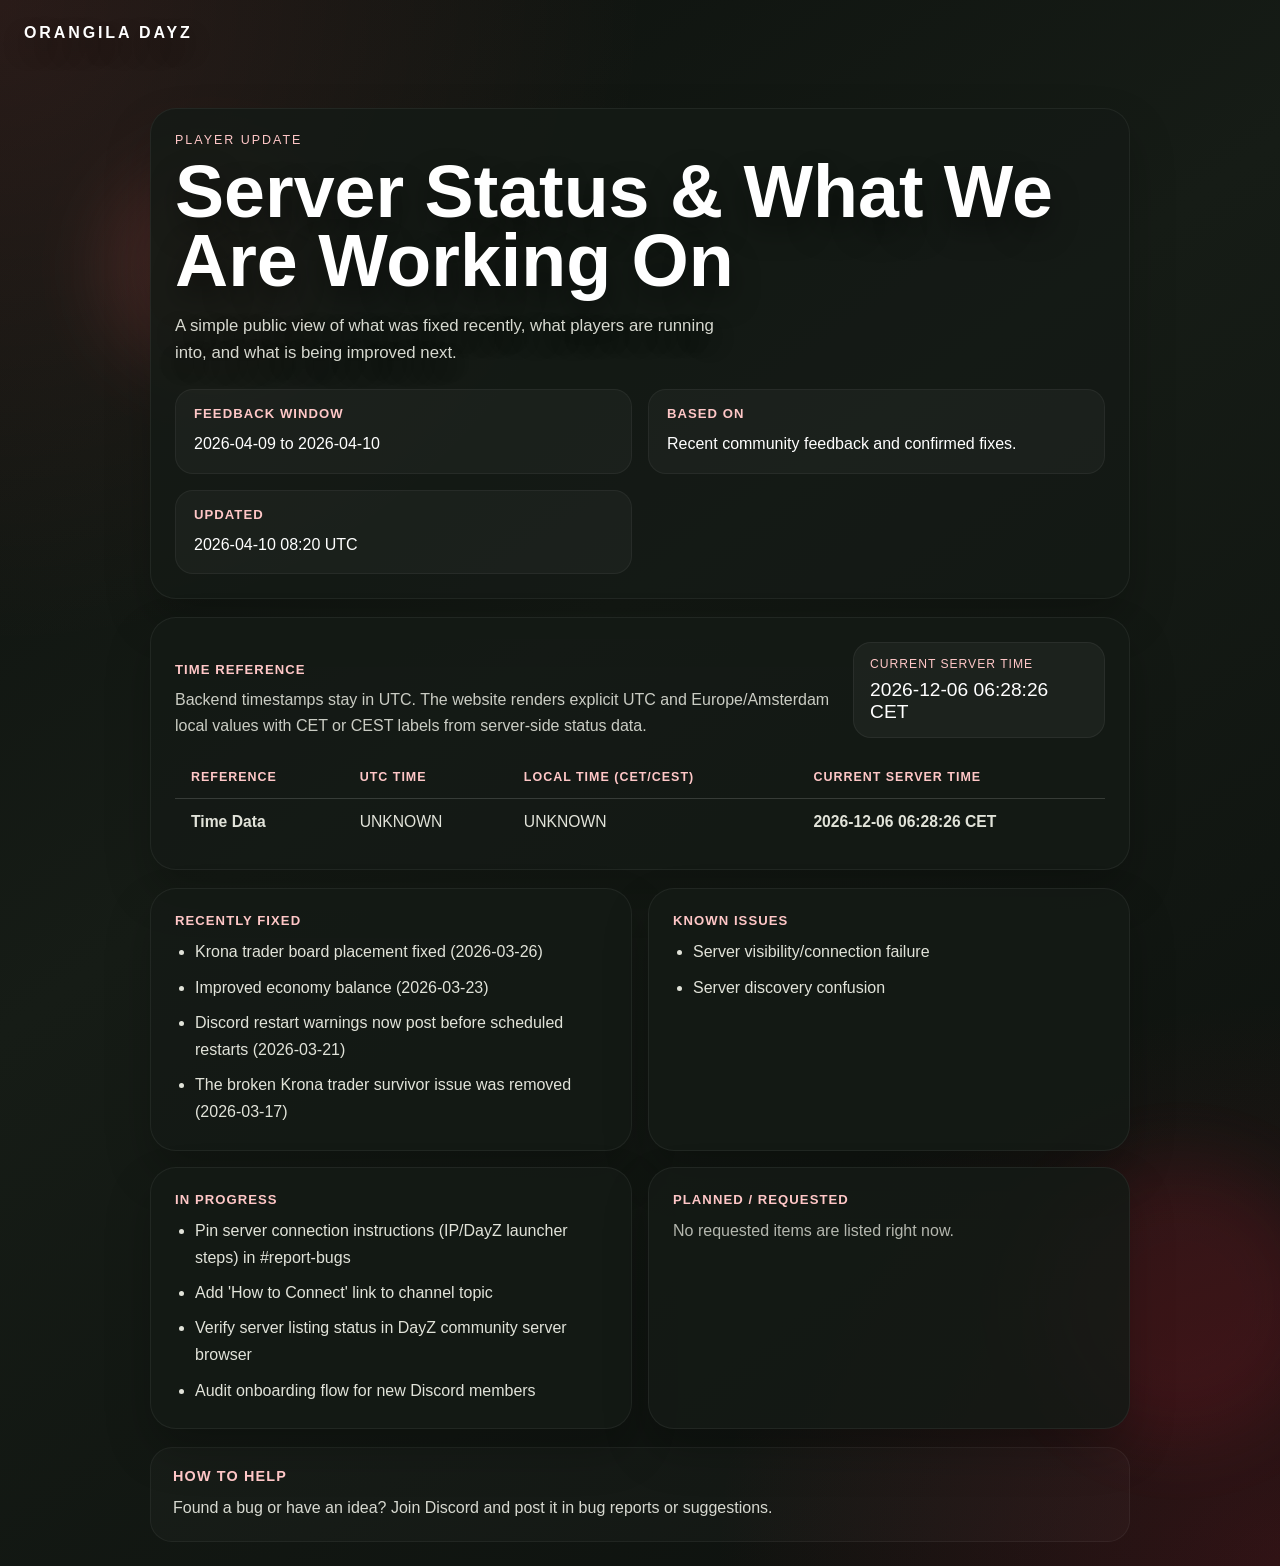
==== commit e96d803a: "backup: pre live-status refactor" ====
--- a/site/status/index.html
+++ b/site/status/index.html
@@ -27,7 +27,7 @@
           <div class="status-summary-grid">
             <section>
               <h2>Feedback Window</h2>
-              <p>2026-03-24 to 2026-03-25</p>
+              <p>2026-04-09 to 2026-04-10</p>
             </section>
             <section>
               <h2>Based On</h2>
@@ -35,7 +35,7 @@
             </section>
             <section>
               <h2>Updated</h2>
-              <p id="status-updated-summary">2026-03-25 08:20 UTC</p>
+              <p id="status-updated-summary">2026-04-10 08:20 UTC</p>
             </section>
           </div>
         </section>
@@ -88,12 +88,20 @@
 
           <article class="status-card">
             <h2>Known Issues</h2>
-            <p class="status-empty">No major player-facing issues are listed right now.</p>
+            <ul class="status-list">
+  <li>Server visibility/connection failure</li>
+  <li>Server discovery confusion</li>
+</ul>
           </article>
 
           <article class="status-card">
             <h2>In Progress</h2>
-            <p class="status-empty">No active public items are listed right now.</p>
+            <ul class="status-list">
+  <li>Pin server connection instructions (IP/DayZ launcher steps) in #report-bugs</li>
+  <li>Add &#x27;How to Connect&#x27; link to channel topic</li>
+  <li>Verify server listing status in DayZ community server browser</li>
+  <li>Audit onboarding flow for new Discord members</li>
+</ul>
           </article>
 
           <article class="status-card">
